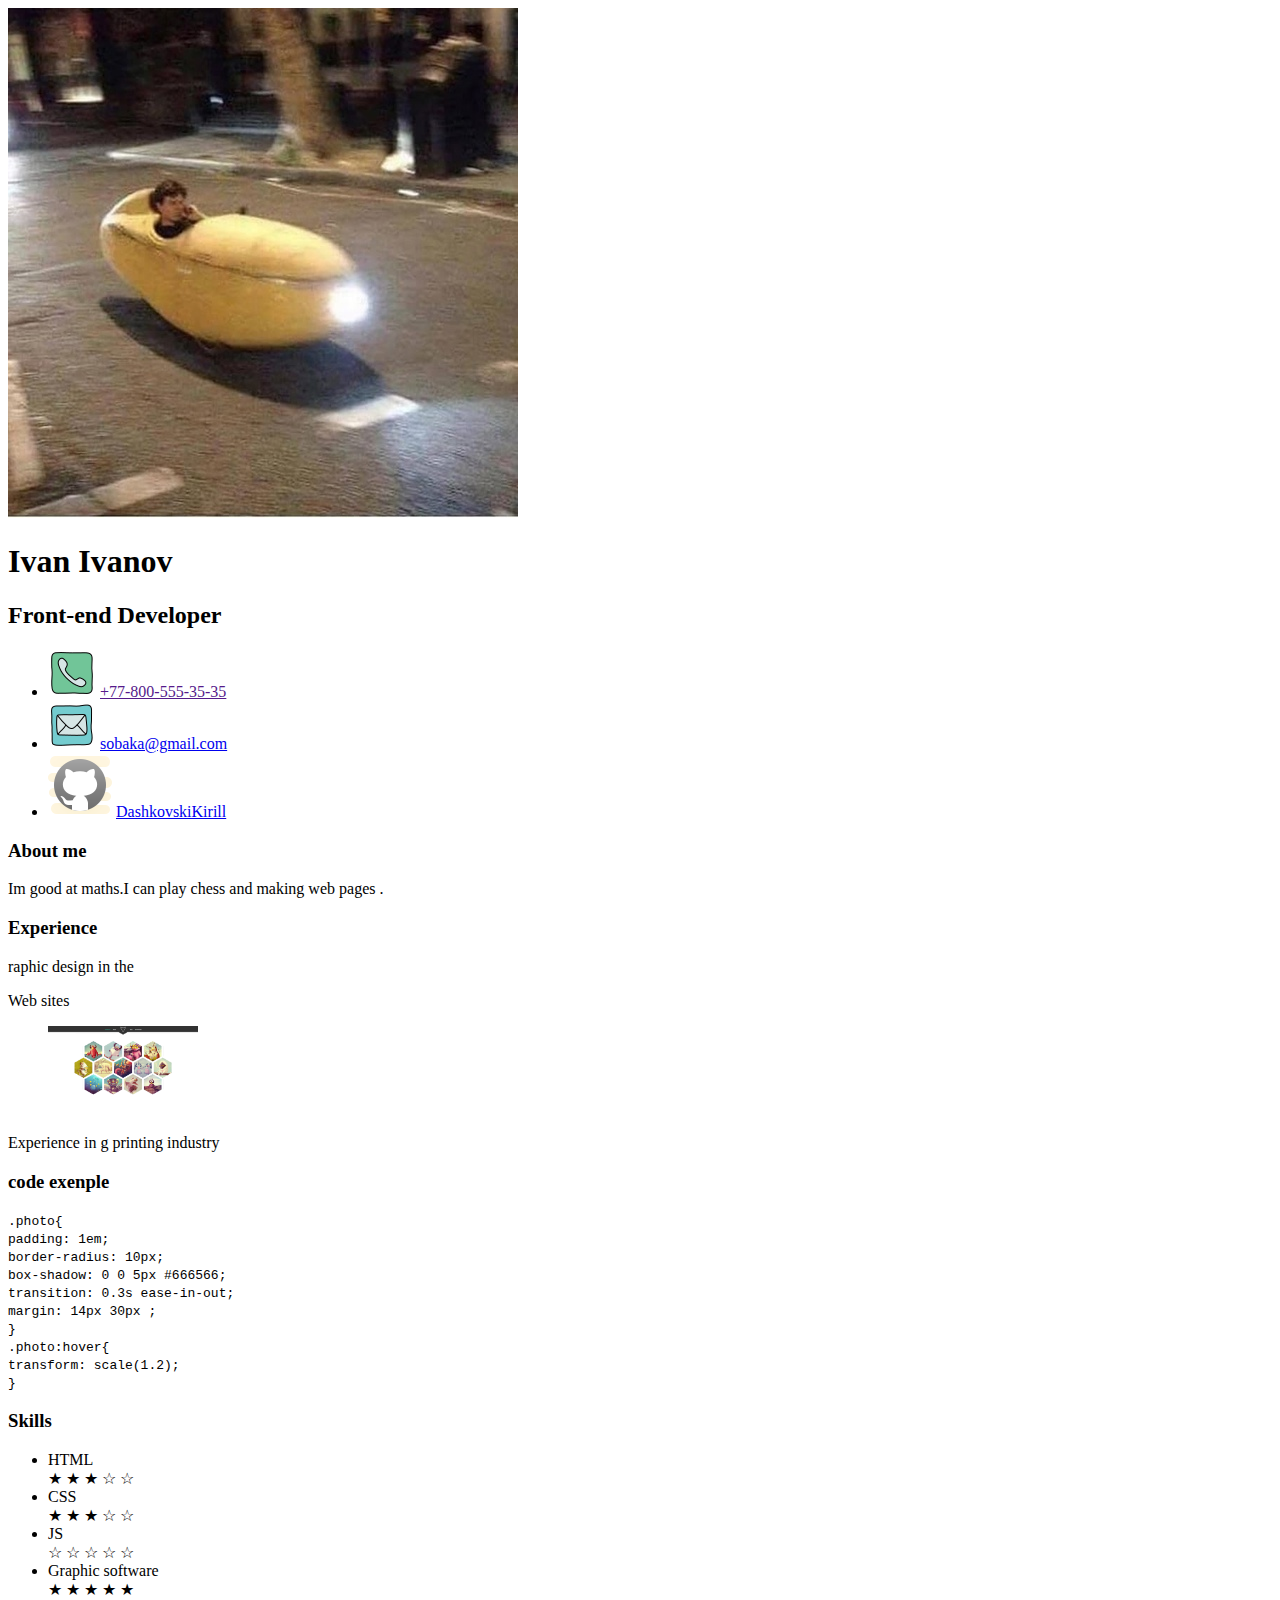
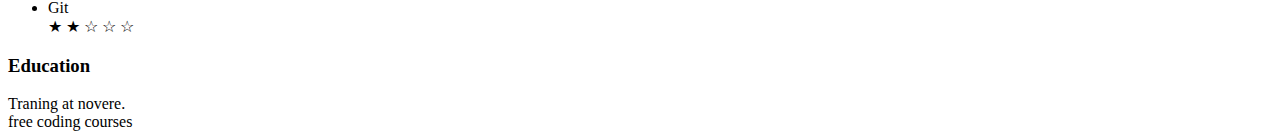
==== style.html @ 061f4cb0 "Add files via upload" ====
<!DOCTYPE html>
<html lang="en">
<head>
    <meta charset="UTF-8">
    <meta http-equiv="X-UA-Compatible" content="IE=edge">
    <meta name="viewport" content="width=device-width, initial-scale=1.0">
    <title>Document</title>
    <link rel="stylesheet" href="style.css">
</head>
<body>
<div class="main-wrapper">
    <div class="background">
        <div class="circle-top"></div>
        <div class="circle-bottom"></div>
        <div class="circle-small-top"></div>
        <div class="circle-small-bottom"></div>

        <div class="circle-border-top"></div>
        <div class="circle-border-bottom"></div>
        <div class="block-top"></div>
        <div class="block-bottom"></div>

        <div class="block-small block-small-one-top"></div>
        <div class="block-small block-small-two-top"></div>
        <div class="block-small block-small-one-bottom"></div>
        <div class="block-small block-small-two-bottom"></div>
    </div>

<div class="wrapper">
    <header class="header">
<img src="img/profileimage.jpg" alt="" class="main-img">
<div>
    <h1>Ivan Ivanov</h1>
    <h2>Front-end Developer</h2>
</div>
</header>
</div>

<div class="wrapper contact">
    <ul class="contact-menu">
        <li class=" vertical-align">
            <img src="img/mobile.png" alt="mobile">
            <a href=""> +77-800-555-35-35</a>
        </li>
        <li class=" vertical-align">
            <img src="img/mail.png" alt="">
            <a href="mailto:sobaka@gmail.com">sobaka@gmail.com</a>
        </li>
        <li class=" vertical-align">
            <img src="img/git.png" alt="">
            <a href="#">DashkovskiKirill</a> 
        </li>
    </ul>

    <div class="about">
        <h3>About me</h3>
        <div>
            Im good at maths.I can play chess and making web pages .
        </div>
    </div>
</div>

<main>
    <div class="column">
        <section class="experience column-bg">
            <h3>Experience</h3>raphic design in the
            <p>Web sites 
                <figure>
                    <img src="img/hexal.png" width="150px" class="photo">
                </figure><br>Experience in g printing industry</p>
        </section>
        <section class="code column-bg">
            <h3>code exenple</h3>
            <code>
                .photo{ <br>
                    padding: 1em; <br>
                    border-radius: 10px; <br>
                    box-shadow: 0 0 5px #666566; <br>
                    transition: 0.3s ease-in-out; <br>
                    margin: 14px 30px ; <br>
                } <br>
                .photo:hover{ <br>
                    transform: scale(1.2); <br>
                } <br>
            </code>
        </section>
    </div>
    <aside>
        <div>
            <h3 class="align-h3">Skills</h3>
            <ul>
                <li>HTML <br>
                    <span class="stars">&#x2605; &#x2605; &#x2605; &#x2606; &#x2606;</span>
                </li>
                <li> CSS  <br>
                    <span class="stars"> &#x2605; &#x2605; &#x2605; &#x2606; &#x2606;</span>

                </li>
                <li>JS <br>
                    <span class="stars">&#x2606; &#x2606; &#x2606; &#x2606; &#x2606;</span>

                </li>
                <li>Graphic software<br>
                    <span class="stars"> &#x2605; &#x2605; &#x2605; &#x2605; &#x2605;</span>

                </li>
                <li>Git <br>
                    <span class="stars">&#x2605; &#x2605; &#x2606; &#x2606; &#x2606;</span>


                </li>
            </ul>
        </div>
        <div>
            <h3 class="align-h3">Education</h3>
            Traning at novere. <br>
            free coding courses  
        </div>
    </aside>
</main>
</div>
</body>
</html>
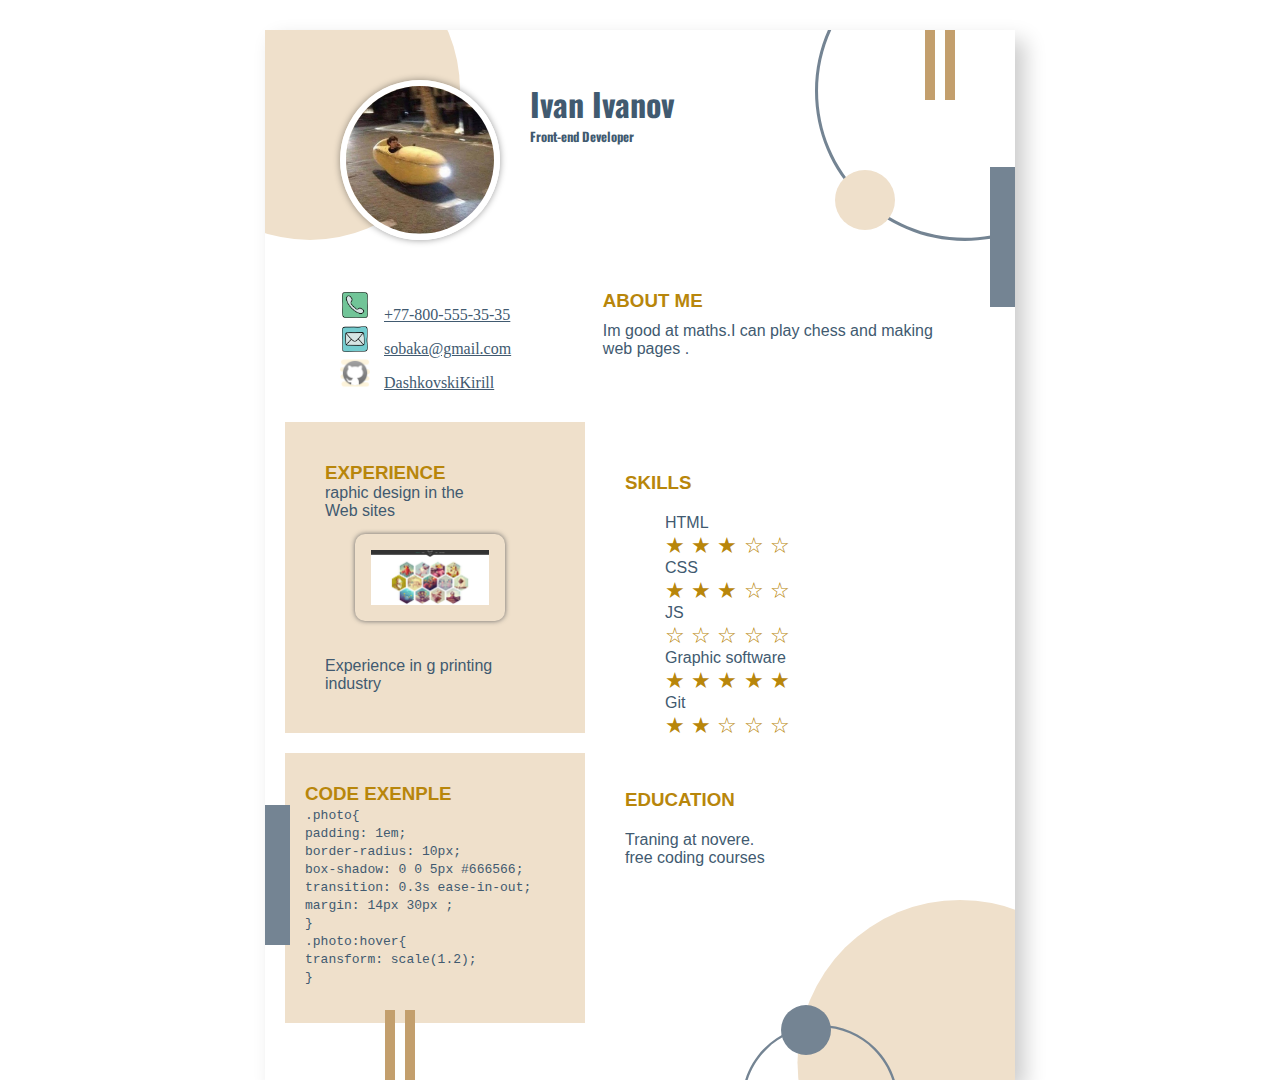
==== commit 90405a6b: "Update style.html" ====
--- a/style.html
+++ b/style.html
@@ -5,7 +5,7 @@
     <meta http-equiv="X-UA-Compatible" content="IE=edge">
     <meta name="viewport" content="width=device-width, initial-scale=1.0">
     <title>Document</title>
-    <link rel="stylesheet" href="style.css">
+    <link rel="stylesheet" href="index.css">
 </head>
 <body>
 <div class="main-wrapper">
@@ -120,4 +120,4 @@
 </main>
 </div>
 </body>
-</html>+</html>
--- a/index.css
+++ b/index.css
@@ -0,0 +1,245 @@
+@import url('https://fonts.googleapis.com/css2?family=Dancing+Script&family=Fruktur&display=swap');
+
+@import url('https://fonts.googleapis.com/css2?family=Dancing+Script&family=Fruktur&display=swap');
+@import url('https://fonts.googleapis.com/css2?family=Oswald:wght@200&display=swap');
+
+*{
+    margin: 0;
+    padding: 0%;
+    box-sizing: border-box;
+    
+    color: #415a70
+}
+
+.main-wrapper{
+position: relative;
+width: 750px;
+height: 1050px;
+margin: 0 auto;
+margin-top: 30px;
+box-shadow: 10px 10px 20px rgba(0,0,0, 0.2);
+}
+
+.circle-top{
+    position: absolute;
+    width:250px;
+    height: 250px;
+    background-color: #efe0cb;
+    clip-path: circle(60% at 18% 24%);
+    z-index: -1;
+}
+
+.circle-bottom{
+    position: absolute;
+    width:250px;
+    height: 250px;
+    background-color: #efe0cb;
+    clip-path: circle(65% at 78% 93%);
+    bottom: 0;
+    right: 0;
+    z-index: -1;
+}
+
+.circle-small-top{
+    position: absolute;
+    top: 140px;
+    right: 120px;
+    width:60px;
+    height: 60px;
+    background-color: #efe0cb;
+    border-radius: 50%;
+}
+
+.circle-small-bottom{
+    position: absolute;
+    bottom: 25px;
+    right: 184px;
+    width:50px;
+    height: 50px;
+    background-color: #748493;
+    border-radius: 50%;
+}
+
+.circle-border-top{
+    position: absolute;
+    width:200px;
+    height: 211px;
+    background-image: url(img/line.svg);
+    right: 0;
+    z-index: -1;
+}
+
+.circle-border-bottom{
+    position: absolute;
+    width:150px;
+    height: 55px;
+    background-image: url(img/line2.svg);
+    bottom: 0;
+    right: 120px;
+    z-index: -1;
+}
+
+.block-top{
+    position: absolute;
+    width: 25px;
+    height: 140px;
+    background-color: #748493;
+    right: 0;
+    top: 137px;
+}
+
+.block-bottom{
+    position: absolute;
+    width: 25px;
+    height: 140px;
+    background-color: #748493;
+    left: 0px;
+   bottom: 135px;
+}
+
+.block-small{
+position: absolute;
+width: 10px;
+height: 70px;
+background-color:#c39f6d ;
+}
+
+.block-small-one-top{
+    top: 0;
+    right: 60px;
+}
+
+.block-small-two-top{
+    top: 0;
+    right: 80px;
+}
+
+.block-small-one-bottom{
+    bottom: 0;
+    left: 140px;
+}
+
+.block-small-two-bottom{
+    bottom: 0;
+    left: 120px;
+}
+
+.wrapper{
+    width: 600px;
+    margin: 0 auto;
+}
+
+.header{
+    display: flex;
+    padding-top:50px ;
+    margin: 0;
+}
+
+.main-img{
+    width: 160px;
+    height: 160px;
+    border-radius: 50%;
+    border: 6px solid white;
+    box-shadow: 0 0 7px rgba(0,0,0,0.4);
+    margin-right: 30px;
+}
+
+h1{
+    font-family: 'Oswald', sans-serif;
+}
+h2{
+    font-family: 'Oswald', sans-serif;
+    font-size:0.8em ;
+}
+
+.contact{
+    display: flex;
+}
+
+ul{
+    list-style: none;
+}
+
+.contact-menu{
+    margin-top: 50px;
+    width: 300px;
+    margin-right: 10px;
+}
+
+li img{
+    width: 30px;
+    margin-right: 10px;
+}
+
+.about{
+    width: 400px;
+    margin-top: 50px;
+    font-family: sans-serif;
+}
+
+.about h3{
+    margin-bottom: 10px;
+}
+
+main{
+    display: flex;
+    margin-top: 30px;
+    font-family: sans-serif;
+}
+
+.column-bg{
+width: 300px;
+padding:40px;
+background-color: #efe0cb;
+margin-left: 20px;
+}
+
+.main h3{
+margin-bottom: 10px;
+font-size: 22px;
+font-weight: 700;
+}
+.photo{
+    padding: 1em;
+    border-radius: 10px;
+    box-shadow: 0 0 5px #666566;
+    transition: 0.3s ease-in-out;
+    margin: 14px 30px ;
+}
+.photo:hover{
+    transform: scale(1.2);
+}
+.code{ 
+    padding: 30px 20px;
+    height: 270px;
+    margin-top: 20px;
+}
+h3{
+    text-transform: uppercase;
+    color:darkgoldenrod;
+}
+
+aside h3{
+    margin-top: 10px;
+}
+aside div{
+    margin-top: 10px;
+}
+aside{
+    margin-left: 40px;
+}
+.stars{
+    color: darkgoldenrod;
+    font-size: 1.4em;
+}
+aside ul {
+    margin-left: 40px;
+}
+.align-h3{
+    margin-top: 50px;
+    margin-bottom: 20px ;
+
+}
+.align-h3 h3{
+    margin-bottom: -10px;
+}